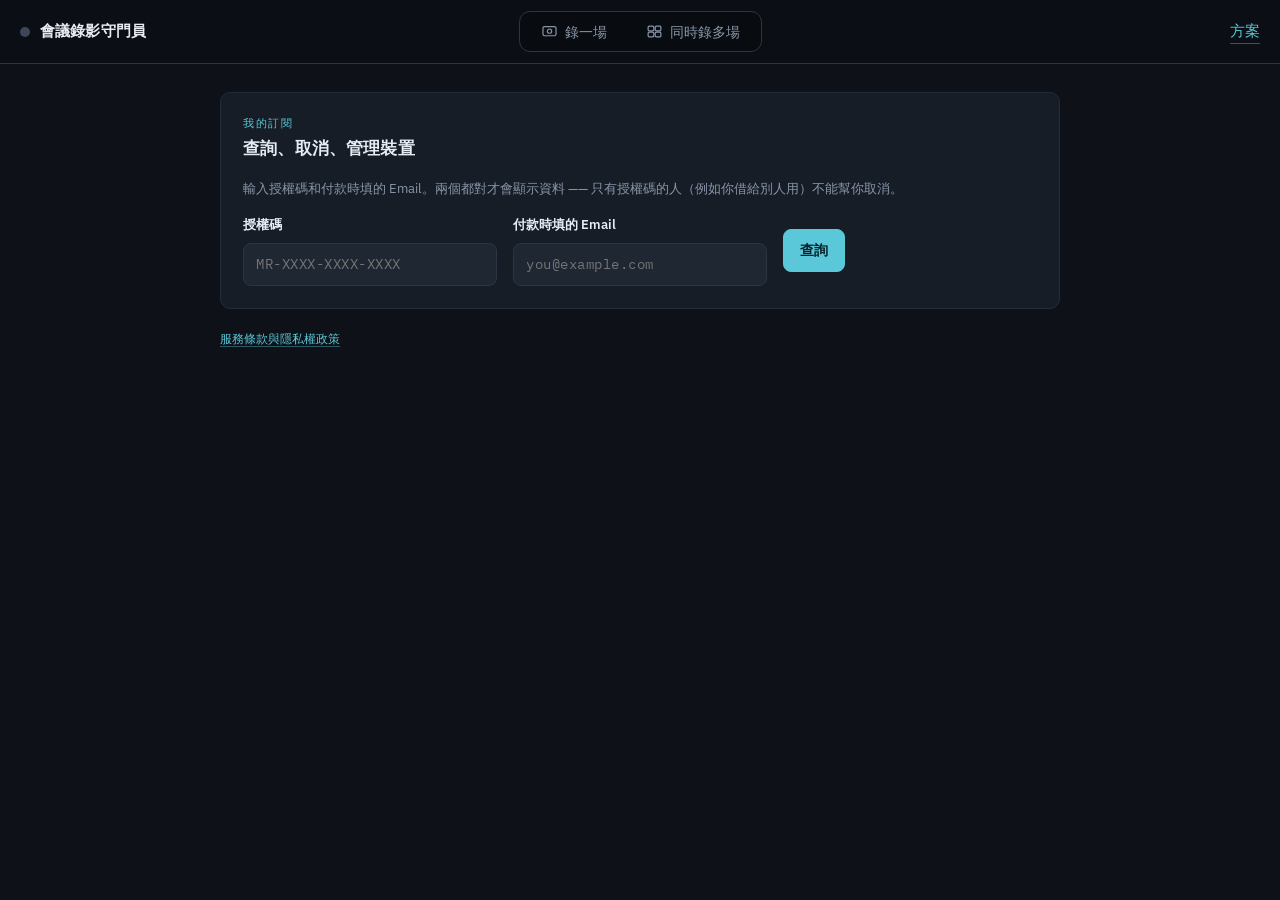
==== account.html @ 2ecd141e "付費流程全面盤點與修正 致命問題（會讓客人付了錢卻用不了，或讓人免費拿到 Pro）： - 開通不再只靠綠界打進來的通知。實測 Cloudflare 會以 error 1010 擋掉   UA 為 Ja" ====
<!doctype html>
<html lang="zh-Hant">
<head>
<meta charset="utf-8">
<meta name="viewport" content="width=device-width, initial-scale=1">
<title>我的訂閱 · 會議錄影守門員</title>
<link rel="preconnect" href="https://fonts.googleapis.com">
<link rel="preconnect" href="https://fonts.gstatic.com" crossorigin>
<link rel="stylesheet" href="https://fonts.googleapis.com/css2?family=IBM+Plex+Mono:wght@400;500;600&family=IBM+Plex+Sans:wght@400;500;600;700&display=swap">
<link rel="stylesheet" href="app.css">
</head>
<body>

<header class="topbar">
  <div class="rail">
    <div class="rail-id">
      <span class="rec-dot"></span>
      <span class="rail-name">會議錄影守門員</span>
    </div>
    <div class="modeswitch" role="group" aria-label="錄製模式">
      <a class="ms" href="./"><svg viewBox="0 0 24 24" aria-hidden="true"><rect x="2.8" y="5" width="18.4" height="13" rx="2.2"/><circle cx="12" cy="11.5" r="3"/></svg><span>錄一場</span></a>
      <a class="ms" href="./multi.html"><svg viewBox="0 0 24 24" aria-hidden="true"><rect x="3" y="4.5" width="8" height="6.6" rx="1.5"/><rect x="13" y="4.5" width="8" height="6.6" rx="1.5"/><rect x="3" y="12.9" width="8" height="6.6" rx="1.5"/><rect x="13" y="12.9" width="8" height="6.6" rx="1.5"/></svg><span>同時錄多場</span></a>
    </div>
    <div class="rail-right"><a class="link" href="./pricing.html">方案</a></div>
  </div>
</header>

<main>
  <section class="panel">
    <div class="panel-head">
      <span class="eyebrow">我的訂閱</span>
      <h2>查詢、取消、管理裝置</h2>
    </div>
    <p class="note">輸入授權碼和付款時填的 Email。兩個都對才會顯示資料 —— 只有授權碼的人（例如你借給別人用）不能幫你取消。</p>
    <form id="lookup" class="grid-2">
      <div class="field">
        <label for="key">授權碼</label>
        <input type="text" id="key" placeholder="MR-XXXX-XXXX-XXXX" maxlength="17" spellcheck="false" autocomplete="off" class="mono-in">
      </div>
      <div class="field">
        <label for="email">付款時填的 Email</label>
        <input type="email" id="email" placeholder="you@example.com" autocomplete="email" class="mono-in">
      </div>
      <div class="row"><button type="submit" class="btn accent" id="go">查詢</button><span class="note" id="msg"></span></div>
    </form>
  </section>

  <section class="panel" id="result" hidden>
    <div class="panel-head">
      <span class="eyebrow">狀態</span>
      <h2 id="rTitle"></h2>
    </div>
    <div class="acct-grid">
      <div><span>方案</span><b id="rPlan"></b></div>
      <div><span>狀態</span><b id="rStatus"></b></div>
      <div><span>可以使用到</span><b id="rUntil"></b></div>
      <div><span>下次扣款</span><b id="rNext"></b></div>
      <div><span>已成功扣款</span><b id="rTimes"></b></div>
    </div>
    <p class="note" id="rReason"></p>

    <h3 class="howto-h">付款紀錄</h3>
    <div class="tbl-wrap"><table class="acct-table"><thead><tr><th>時間</th><th>項目</th><th>金額</th><th>結果</th></tr></thead><tbody id="rPays"></tbody></table></div>

    <h3 class="howto-h">已啟用的裝置</h3>
    <p class="note" id="rDevNote"></p>
    <div class="tbl-wrap"><table class="acct-table"><thead><tr><th>裝置</th><th>最後使用</th><th>佔名額</th></tr></thead><tbody id="rDevs"></tbody></table></div>

    <div class="row">
      <button type="button" class="btn" id="resetDev">清空所有裝置</button>
      <button type="button" class="btn danger-ghost" id="cancel">取消訂閱</button>
    </div>
    <p class="note" id="actMsg"></p>
  </section>

  <footer class="foot">
    <p><a class="link" href="./terms.html">服務條款與隱私權政策</a></p>
  </footer>
</main>

<script type="module">
const $ = (id) => document.getElementById(id);
const fmt = (ms) => ms ? new Date(ms).toLocaleString('zh-TW', { hour12: false }) : '—';
const fmtD = (ms) => ms ? new Date(ms).toLocaleDateString('zh-TW') : '—';
const kindName = { first: '首期', 'first-sync': '首期（補查）', period: '每月續扣', 'period-sync': '每月續扣（補查）', cancel: '取消訂閱' };
let creds = null;

try { $('key').value = localStorage.getItem('meetingRecorder.licenseKey') || ''; } catch (e) {}

async function post(path, body) {
  const r = await fetch(path, { method: 'POST', headers: { 'content-type': 'application/json' }, body: JSON.stringify(body) });
  const j = await r.json().catch(() => ({}));
  if (!r.ok) throw new Error(j.error || ('發生錯誤（' + r.status + '）'));
  return j;
}

function statusPill(a) {
  if (a.plan === 'owner') return '<span class="pill ok">站主授權</span>';
  if (a.status === 'active' && a.usable) return '<span class="pill ok">付費中</span>';
  if (a.status === 'cancelled' && a.usable) return '<span class="pill warn">已取消，期滿停用</span>';
  if (a.status === 'pending') return '<span class="pill warn">付款確認中</span>';
  return '<span class="pill bad">已停用</span>';
}

function render(a) {
  $('result').hidden = false;
  $('rTitle').textContent = a.key + '（' + a.email + '）';
  $('rPlan').textContent = a.planName + (a.amount ? `｜NT$${a.amount}/月` : '');
  $('rStatus').innerHTML = statusPill(a);
  $('rUntil').textContent = a.plan === 'owner' ? '不會過期' : fmtD(a.expiresAt);
  $('rNext').textContent = a.nextCharge ? fmtD(a.nextCharge) + ` NT$${a.amount}` : (a.status === 'cancelled' ? '不會再扣款' : '—');
  $('rTimes').textContent = (a.successTimes || 0) + ' 期';
  $('rReason').textContent = a.usable ? '' : (a.reason || '');

  $('rPays').innerHTML = a.payments.length ? a.payments.map((p) =>
    `<tr><td>${fmt(p.at)}</td><td>${kindName[p.kind] || p.kind}</td><td>${p.amount ? 'NT$' + p.amount : '—'}</td>` +
    `<td>${p.ok ? '<span class="pill ok">成功</span>' : '<span class="pill bad">未成功</span>'}</td></tr>`).join('')
    : '<tr><td colspan="4">還沒有付款紀錄</td></tr>';

  const counted = a.devices.filter((d) => d.counted).length;
  $('rDevNote').textContent = `最近 30 天使用過的裝置才佔名額，目前 ${counted} / ${a.maxDevices} 台。`;
  $('rDevs').innerHTML = a.devices.length ? a.devices.map((d) =>
    `<tr><td class="mono">${d.id}</td><td>${fmt(d.lastSeen)}</td><td>${d.counted ? '是' : '否（超過 30 天）'}</td></tr>`).join('')
    : '<tr><td colspan="3">沒有已啟用的裝置</td></tr>';

  $('cancel').hidden = a.plan === 'owner' || a.status === 'cancelled' || !['active', 'pending'].includes(a.status);
}

$('lookup').addEventListener('submit', async (e) => {
  e.preventDefault();
  creds = { key: $('key').value.trim(), email: $('email').value.trim() };
  $('go').disabled = true; $('msg').textContent = '查詢中…'; $('actMsg').textContent = '';
  try { render(await post('/api/account', creds)); $('msg').textContent = ''; }
  catch (err) { $('msg').textContent = err.message; $('result').hidden = true; }
  $('go').disabled = false;
});

$('cancel').addEventListener('click', async () => {
  if (!creds) return;
  if (!confirm('確定要取消訂閱？\n\n系統會通知綠界停止之後的扣款。已經付款的這一期可以繼續用到期滿，不會按比例退款。')) return;
  $('cancel').disabled = true; $('actMsg').textContent = '正在通知綠界…';
  try {
    const r = await post('/api/account/cancel', creds);
    $('actMsg').textContent = r.usableUntil
      ? `已取消。綠界不會再扣款，Pro 功能可以用到 ${fmtD(r.usableUntil)}。`
      : '已取消。';
    render(await post('/api/account', creds));
  } catch (err) { $('actMsg').textContent = err.message; }
  $('cancel').disabled = false;
});

$('resetDev').addEventListener('click', async () => {
  if (!creds) return;
  if (!confirm('清空所有已啟用的裝置？之後每台電腦重新打開工具時會自動重新啟用。')) return;
  try {
    const r = await post('/api/account/reset-devices', creds);
    $('actMsg').textContent = `已清空 ${r.removed} 台裝置。`;
    try { localStorage.removeItem('meetingRecorder.entitlement'); } catch (e) {}
    render(await post('/api/account', creds));
  } catch (err) { $('actMsg').textContent = err.message; }
});
</script>
</body>
</html>
---- app.css ----
/* 會議錄影守門員
 *
 * 刻意單一深色主題：這是一台跟會議並排開著的儀表，亮底頁面在旁邊很刺眼，
 * 而音量表與「錄製中」的紅點也只有在深底上才讀得準。所有顏色都明寫，
 * 不依賴外層的底色。
 */

:root{
  /* 中性色帶藍偏，不是純灰 */
  --ground:#0E1117;
  --panel:#171D27;
  --raise:#1F2733;
  --line:#2B3543;
  --line-soft:#232C38;

  --ink:#E7ECF3;
  --ink-mid:#AFBACA;
  --ink-dim:#8895A8;

  --accent:#5AC8D8;      /* 儀器讀數的青 */
  --accent-ink:#06222A;
  --ok:#3DD68C;
  --warn:#E8A33D;
  --fail:#E5484D;
  --rec:#FF4747;

  --r:10px;
  color-scheme:dark;
}

*{box-sizing:border-box}
[hidden]{display:none !important}

body{
  margin:0;
  background:var(--ground);
  color:var(--ink);
  font-family:"IBM Plex Sans","Microsoft JhengHei UI","Microsoft JhengHei","Segoe UI",system-ui,sans-serif;
  font-size:15px;
  line-height:1.65;
  -webkit-font-smoothing:antialiased;
}
.mono,.log{font-family:"IBM Plex Mono",Consolas,"Courier New",monospace}

main{
  max-width:880px;
  margin:0 auto;
  padding-inline:20px;
  padding-block:28px 72px;
  display:flex;
  flex-direction:column;
  gap:20px;
}

/* ───────── 頂欄 ───────── */
/* 頂欄和警示列必須一起吸頂：錄製中計時器出現會讓頂欄變高，
   各自寫死 top 值會互相疊到。 */
.topbar{position:sticky; top:0; z-index:30}
.rail{
  display:flex; align-items:center; gap:18px;
  padding:11px 20px;
  background:#0B0E14;
  border-bottom:1px solid var(--line);
}
.rail-id{display:flex; align-items:center; gap:10px; flex:1; min-width:0}
.rail-name{font-weight:600; font-size:15px; letter-spacing:.01em; white-space:nowrap; overflow:hidden; text-overflow:ellipsis}
.rec-dot{width:10px; height:10px; border-radius:50%; background:#3D4757; flex:none}
.rec-dot.ok{background:var(--ok); box-shadow:0 0 0 3px rgba(61,214,140,.16)}
.rec-dot.warn{background:var(--warn); box-shadow:0 0 0 3px rgba(232,163,61,.16)}
.rec-dot.rec{background:var(--rec); box-shadow:0 0 0 3px rgba(255,71,71,.18); animation:blink 1.5s steps(1,end) infinite}
@keyframes blink{0%,60%{opacity:1}61%,100%{opacity:.25}}
@media (prefers-reduced-motion:reduce){.rec-dot.rec{animation:none}}
.rail-clock{
  font-family:"IBM Plex Mono",Consolas,monospace;
  font-size:24px; font-weight:500; font-variant-numeric:tabular-nums;
  letter-spacing:.02em; color:var(--ink);
}
.rail-state{font-size:12px; color:var(--ink-dim); letter-spacing:.03em; white-space:nowrap}

/* 步驟指示器：這是真的有順序的流程，不是裝飾 */
.stepper{
  display:flex; align-items:center; gap:0; list-style:none;
  margin:0; padding:11px 16px;
  font-size:11.5px; color:#5E6B7D;
  background:var(--panel); border:1px solid var(--line-soft); border-radius:var(--r);
}
.stepper li{display:flex; align-items:center; gap:7px; padding:0 2px}
.stepper li::before{
  content:attr(data-n);
  width:18px; height:18px; border-radius:50%; flex:none;
  display:grid; place-items:center;
  font-family:"IBM Plex Mono",Consolas,monospace; font-size:10px; font-weight:600;
  background:#232C38; color:#6C7A8C; border:1px solid #2F3A48;
}
.stepper li + li::after{content:none}
.stepper li:not(:last-child){margin-right:14px; position:relative}
.stepper li:not(:last-child)::after{
  content:''; position:absolute; right:-11px; width:8px; height:1px; background:#2F3A48;
}
.stepper li.done{color:var(--ink-dim)}
.stepper li.done::before{background:#1E3A2C; color:var(--ok); border-color:#27523C; content:'✓'}
.stepper li.now{color:var(--ink)}
.stepper li.now::before{background:var(--accent); color:var(--accent-ink); border-color:var(--accent)}
@media (max-width:620px){.stepper{display:none}}

/* ───────── 警示 ───────── */
.alert{
  display:flex; align-items:center; gap:14px;
  padding:13px 20px;
  background:#2E1215;
  border-bottom:1px solid var(--fail);
}
.alert.soft{background:#2C2210; border-bottom-color:var(--warn)}
.alert-mark{
  width:26px; height:26px; border-radius:50%; flex:none;
  display:grid; place-items:center; font-weight:700; font-size:14px;
  background:var(--fail); color:#fff;
}
.alert.soft .alert-mark{background:var(--warn); color:#1E1500}
.alert-body{flex:1; min-width:0}
.alert-title{font-weight:600; font-size:14px}
.alert-detail{font-size:12.5px; color:#DFC8C8; line-height:1.5}
.alert.soft .alert-detail{color:#E3D5B4}

/* ───────── 文案 ───────── */
.lede{
  margin:0;
  font-size:15.5px; line-height:1.75; color:var(--ink-mid);
  max-width:62ch;
}
.lede strong{color:var(--ink); font-weight:600}

/* ───────── 面板 ───────── */
.panel{
  background:var(--panel);
  border:1px solid var(--line-soft);
  border-radius:var(--r);
  padding:22px;
  display:flex; flex-direction:column; gap:16px;
}
.panel.flagged{border-color:var(--warn)}
.panel-head{display:flex; flex-direction:column; gap:2px}
.panel-head h2{margin:0; font-size:17px; font-weight:600; letter-spacing:.01em; text-wrap:balance}
.eyebrow{
  font-family:"IBM Plex Mono",Consolas,monospace;
  font-size:10.5px; font-weight:500; letter-spacing:.16em; text-transform:uppercase;
  color:var(--accent);
}
.eyebrow.spaced{margin-top:6px}
.note{margin:0; font-size:12.5px; line-height:1.6; color:var(--ink-dim)}
.val{font-size:13px; color:var(--ink-dim); word-break:break-all}

/* ───────── 表單 ───────── */
.field{display:flex; flex-direction:column; gap:7px}
.field>label,.field-label{font-size:13px; font-weight:600; color:var(--ink)}
.grid-2{display:grid; grid-template-columns:repeat(auto-fit,minmax(220px,1fr)); gap:16px}
.row{display:flex; align-items:center; gap:10px; flex-wrap:wrap}

select,input[type=number]{
  background:var(--raise); color:var(--ink);
  border:1px solid var(--line); border-radius:8px;
  padding:9px 11px; font:inherit; font-size:14px;
  max-width:100%;
}
select{min-width:min(260px,100%)}
input[type=number]{width:130px; font-variant-numeric:tabular-nums}
select:focus-visible,input:focus-visible,button:focus-visible{
  outline:2px solid var(--accent); outline-offset:2px;
}

label.check{
  display:flex; align-items:flex-start; gap:9px;
  font-size:13.5px; color:var(--ink-mid); cursor:pointer;
}
label.check input{margin:5px 0 0; flex:none; accent-color:var(--accent)}

/* ───────── 按鈕 ───────── */
.btn{
  background:var(--raise); color:var(--ink);
  border:1px solid var(--line); border-radius:8px;
  padding:9px 16px; font:inherit; font-size:14px; font-weight:500;
  cursor:pointer; transition:border-color .12s, background .12s;
}
.btn:hover{border-color:#3B4759}
.btn.accent{background:var(--accent); border-color:var(--accent); color:var(--accent-ink); font-weight:600}
.btn.accent:hover{background:#6FD5E3}
.btn.accent:disabled{background:#243039; border-color:#243039; color:#5E6C7C; cursor:not-allowed}
.btn.stop{background:var(--fail); border-color:var(--fail); color:#fff; font-weight:600}
.btn.amber{background:var(--warn); border-color:var(--warn); color:#1E1500; font-weight:600}
.btn.ghost{background:transparent; color:var(--ink-mid)}
.btn.lg{padding:12px 24px; font-size:15px}
.btn.sm{padding:5px 11px; font-size:12.5px}

/* ───────── 提示框 ───────── */
.callout{
  background:#12202B;
  border:1px solid #244254;
  border-radius:var(--r);
  padding:15px 17px;
  display:flex; flex-direction:column; gap:7px;
}
.callout h3{margin:0; font-size:13.5px; font-weight:600; color:var(--accent)}
.callout p{margin:0; font-size:13px; line-height:1.65; color:var(--ink-mid)}
.callout strong{color:var(--ink); font-weight:600}

/* ───────── 檢查清單 ───────── */
.checks{display:flex; flex-direction:column}
.ci{
  display:flex; gap:12px; align-items:flex-start;
  padding:11px 2px;
  border-top:1px solid var(--line-soft);
}
.ci:first-child{border-top:none}
.ci-mark{
  width:20px; height:20px; border-radius:50%; flex:none; margin-top:2px;
  display:grid; place-items:center; font-size:12px; font-weight:700;
  background:#39434F; color:var(--ink-dim);
}
.ci-pass .ci-mark{background:var(--ok); color:#042518}
.ci-warn .ci-mark{background:var(--warn); color:#1E1500}
.ci-fail .ci-mark{background:var(--fail); color:#fff}
.ci-body{min-width:0; display:flex; flex-direction:column; gap:2px}
.ci-name{font-size:13.5px; font-weight:600}
.ci-detail{font-size:12.5px; line-height:1.55; color:var(--ink-dim)}
.ci-fix{font-size:12.5px; line-height:1.55; color:#F0C67C}
.ci-body .btn{align-self:flex-start; margin-top:5px}

/* ───────── 倒數 ───────── */
.countdown{
  display:flex; align-items:center; gap:12px;
  background:#12241C; border:1px solid #27523C; border-radius:var(--r);
  padding:12px 16px; font-size:13.5px; color:var(--ink-mid);
}
.cd-num{
  font-family:"IBM Plex Mono",Consolas,monospace; font-size:22px; font-weight:600;
  color:var(--ok); font-variant-numeric:tabular-nums; min-width:20px; text-align:center;
}

/* ───────── 逃生出口：直接網址 ───────── */
#envEscape{display:flex; flex-direction:column; gap:10px}
.urlbox{
  display:block; font-family:"IBM Plex Mono",Consolas,monospace; font-size:12.5px;
  background:#0B0E14; border:1px solid var(--line); border-radius:8px;
  padding:10px 12px; color:var(--accent); word-break:break-all; user-select:all;
}

/* ───────── 儀表區 ───────── */
.bank{display:grid; grid-template-columns:repeat(auto-fit,minmax(200px,1fr)); gap:12px}
.slot{
  background:var(--raise);
  border:1px solid var(--line);
  border-radius:var(--r);
  padding:13px 14px;
  display:flex; flex-direction:column; gap:3px;
}
.slot.bad{border-color:var(--fail); background:#241318}
.slot.soft{border-color:var(--warn)}
.slot-label{
  font-size:11px; letter-spacing:.06em; color:var(--ink-dim);
  display:flex; align-items:center; gap:6px; flex-wrap:wrap;
}
.slot-tag{
  font-size:9.5px; letter-spacing:.04em; padding:1px 5px; border-radius:4px;
  background:#2A3542; color:var(--ink-dim);
}
.slot-big{font-size:23px; font-weight:600; font-variant-numeric:tabular-nums; line-height:1.25}
.slot-big i{font-style:normal; font-size:11px; font-weight:400; color:var(--ink-dim); letter-spacing:.04em}
.slot-sub{font-size:11.5px; color:var(--ink-dim)}

.meter{
  position:relative; height:9px; margin:6px 0 4px;
  background:#0B0E14; border-radius:5px; overflow:hidden;
}
.meter-fill{
  position:absolute; inset:0 auto 0 0; width:0%;
  background:linear-gradient(90deg,var(--ok),var(--ok) 62%,var(--warn) 84%,var(--fail));
  transition:width .07s linear;
}
.meter-fill.mic{background:linear-gradient(90deg,var(--accent),var(--accent) 62%,var(--warn) 84%,var(--fail))}
.meter-hold{
  position:absolute; top:0; bottom:0; width:2px; left:0;
  background:var(--ink); opacity:.8; transition:left .2s linear;
}
/* 最後 6 dB 是過載區，跟真的音量表一樣標出來 */
.meter-zone{position:absolute; top:0; bottom:0; right:0; width:10%; background:rgba(229,72,77,.18); pointer-events:none}
.scale{
  display:flex; justify-content:space-between;
  font-family:"IBM Plex Mono",Consolas,monospace; font-size:9px; color:#5E6B7D;
  letter-spacing:.02em; margin:-2px 0 2px;
}

.mixer{display:flex; gap:26px; flex-wrap:wrap; font-size:12.5px; color:var(--ink-dim)}
.mixer input[type=range]{vertical-align:middle; accent-color:var(--accent); max-width:150px}

/* ───────── 事件紀錄 ───────── */
.log{
  background:#0B0E14; border:1px solid var(--line-soft); border-radius:8px;
  padding:10px 12px; height:200px; overflow-y:auto;
  font-size:11.5px; line-height:1.75;
}
.log div{white-space:pre-wrap; word-break:break-word}
.l-info{color:var(--ink-dim)}
.l-ok{color:var(--ok)}
.l-warn{color:var(--warn)}
.l-fail{color:#FF8A8A}

/* ───────── 列表 ───────── */
.rows{display:flex; flex-direction:column; gap:8px}
.rows>div{
  display:flex; align-items:center; gap:12px; flex-wrap:wrap;
  background:var(--raise); border:1px solid var(--line);
  border-radius:8px; padding:10px 13px; font-size:12.5px;
}
.rows .fn{flex:1; min-width:180px; font-family:"IBM Plex Mono",Consolas,monospace; word-break:break-all}
.rows .meta{color:var(--ink-dim)}

/* ───────── 判定 ───────── */
.verdict{
  border-left:3px solid var(--line);
  padding:12px 15px; border-radius:0 8px 8px 0;
  background:var(--raise); font-size:14.5px; line-height:1.6;
}
.verdict.ok{border-left-color:var(--ok)}
.verdict.warn{border-left-color:var(--warn)}
.verdict.bad{border-left-color:var(--fail)}

/* ───────── 畫面預覽 ───────── */
.screen{margin:0; display:flex; flex-direction:column; gap:7px}
.screen video{
  width:100%; max-width:100%; max-height:380px;
  background:#000; border-radius:8px; border:1px solid var(--line);
}
.screen figcaption{font-size:12px; color:var(--ink-dim)}

/* ───────── 頁尾 ───────── */
.foot{display:flex; flex-direction:column; gap:4px; color:var(--ink-dim); font-size:12px}
.foot p{margin:0}

@media (max-width:480px){
  .rail{gap:12px; padding:10px 16px}
  .rail-clock{font-size:20px}
  main{padding-inline:16px}
  .panel{padding:18px 16px}
}

/* ═════════ 多場同時錄（multi.html） ═════════ */

.beta{
  font-family:"IBM Plex Mono",Consolas,monospace; font-size:9.5px; letter-spacing:.1em;
  text-transform:uppercase; padding:2px 6px; border-radius:4px;
  background:#2A3542; color:var(--accent); border:1px solid #33414F; flex:none;
}
.link{color:var(--accent); text-decoration:none; border-bottom:1px solid rgba(90,200,216,.4)}
.link:hover{border-bottom-color:var(--accent)}
.callout.warnish{background:#241D10; border-color:#4A3A17}
.callout.warnish h3{color:var(--warn)}
.bad-text{color:var(--fail)}

.budget{
  background:#0B0E14; border:1px solid var(--line-soft); border-radius:8px;
  padding:11px 14px; font-size:12.5px; line-height:1.8; color:var(--ink-dim);
}
.budget strong{color:var(--ink)}

/* 場次卡 */
.slots{display:flex; flex-direction:column; gap:12px}
.slot-card{
  background:var(--raise); border:1px solid var(--line); border-radius:var(--r);
  padding:14px; display:flex; flex-direction:column; gap:11px;
}
.slot-card[data-state="ready"]{border-color:#27523C}
.slot-card[data-state="recording"]{border-color:var(--accent)}
.slot-card[data-trouble="fatal"]{border-color:var(--fail); background:#241318}
.slot-card[data-trouble="warn"]{border-color:var(--warn)}

.sc-head{display:flex; align-items:center; gap:10px; flex-wrap:wrap}
.sc-name{
  flex:1; min-width:180px;
  background:var(--panel); color:var(--ink); border:1px solid var(--line);
  border-radius:8px; padding:8px 11px; font:inherit; font-size:14px; font-weight:600;
}
.sc-name:disabled{opacity:.7}
.sc-state{font-size:11.5px; color:var(--ink-dim); white-space:nowrap}
.slot-card[data-state="ready"] .sc-state{color:var(--ok)}
.slot-card[data-state="recording"] .sc-state{color:var(--accent)}

.sc-checks .ci{padding:8px 0}
.sc-gauges{display:grid; grid-template-columns:repeat(auto-fit,minmax(150px,1fr)); gap:10px}
.sc-g{background:var(--panel); border:1px solid var(--line-soft); border-radius:8px; padding:10px 12px;
  display:flex; flex-direction:column; gap:2px}
.sc-gl{font-size:10.5px; letter-spacing:.06em; color:var(--ink-dim)}
.sc-gv{font-size:19px; font-weight:600; font-variant-numeric:tabular-nums}
.sc-gv i{font-style:normal; font-size:10px; font-weight:400; color:var(--ink-dim)}

/* 完成頁 */
.result{margin:0 0 20px; display:flex; flex-direction:column; gap:10px}
.stress{
  background:#0B0E14; border:1px solid var(--line); border-radius:var(--r);
  padding:16px 18px; display:flex; flex-direction:column; gap:6px; margin-top:8px;
}
.stress h3{margin:0 0 6px; font-size:14px; color:var(--accent); font-weight:600}
.st-line{display:flex; align-items:baseline; gap:10px; font-size:12.5px; color:var(--ink-dim); flex-wrap:wrap}
.st-line b{color:var(--ink); font-family:"IBM Plex Mono",Consolas,monospace; font-weight:500; font-variant-numeric:tabular-nums}
.st-note{font-size:11px; color:#5E6B7D}
.st-block{border-top:1px solid var(--line-soft); padding-top:10px; margin-top:6px;
  display:flex; flex-direction:column; gap:5px}
.st-name{font-size:13px; font-weight:600; color:var(--ink)}

/* 教學 */
.howto-h{margin:10px 0 0; font-size:13px; font-weight:600; color:var(--accent)}
ol.howto{margin:0; padding-left:22px; display:flex; flex-direction:column; gap:9px;
  font-size:13.5px; line-height:1.7; color:var(--ink-mid)}
ol.howto b{color:var(--ink); font-weight:600}
ol.howto ul{margin:6px 0 0; padding-left:18px; display:flex; flex-direction:column; gap:4px;
  font-size:13px; color:var(--ink-dim)}
ol.howto li::marker{color:var(--accent); font-family:"IBM Plex Mono",monospace; font-weight:500}
.pitfalls{display:flex; flex-direction:column; gap:1px; background:var(--line-soft);
  border:1px solid var(--line-soft); border-radius:8px; overflow:hidden}
.pitfalls>div{background:var(--raise); padding:11px 14px; display:flex; flex-direction:column; gap:3px}
.pitfalls b{font-size:13px; color:var(--warn); font-weight:600}
.pitfalls span{font-size:12.5px; line-height:1.6; color:var(--ink-dim)}

/* 方案 / 付費 */
.plans{display:grid; grid-template-columns:repeat(auto-fit,minmax(280px,1fr)); gap:16px}
.plan{background:var(--panel); border:1px solid var(--line-soft); border-radius:var(--r);
  padding:22px; display:flex; flex-direction:column; gap:14px}
.plan.hot{border-color:var(--accent)}
.price{font-size:34px; font-weight:700; font-variant-numeric:tabular-nums; line-height:1}
.price span{font-size:14px; font-weight:400; color:var(--ink-dim)}
ul.feat{margin:0; padding-left:18px; display:flex; flex-direction:column; gap:7px;
  font-size:13.5px; line-height:1.6; color:var(--ink-mid)}
ul.feat b{color:var(--ink)}
ul.feat li::marker{color:var(--accent)}
.buy{display:flex; flex-direction:column; gap:8px; margin-top:auto}
.buy label{font-size:12px; color:var(--ink-dim); line-height:1.5}
.buy input{background:var(--raise); color:var(--ink); border:1px solid var(--line);
  border-radius:8px; padding:10px 12px; font:inherit; font-size:14px}
.qa{display:flex; flex-direction:column; gap:1px; background:var(--line-soft);
  border:1px solid var(--line-soft); border-radius:8px; overflow:hidden}
.qa>div{background:var(--raise); padding:12px 14px; display:flex; flex-direction:column; gap:4px}
.qa b{font-size:13px; color:var(--ink)}
.qa span{font-size:12.5px; line-height:1.6; color:var(--ink-dim)}

.license-box input{background:var(--raise); color:var(--ink); border:1px solid var(--line);
  border-radius:8px; padding:9px 12px; font:inherit; font-size:14px;
  font-family:"IBM Plex Mono",Consolas,monospace; letter-spacing:1px; min-width:210px}
.license-box .btn[href]{text-decoration:none; display:inline-block}
label.check.locked{opacity:.55}
.pro-tag{font-family:"IBM Plex Mono",Consolas,monospace; font-size:9.5px; letter-spacing:.1em;
  text-transform:uppercase; padding:2px 6px; border-radius:4px; background:var(--accent);
  color:var(--accent-ink); text-decoration:none; flex:none; align-self:center; font-weight:600}
.plan-note{padding:10px 12px; background:#12202B; border:1px solid #244254; border-radius:8px}

/* ═════════ 圖示步驟 ═════════ */
.sprite{position:absolute;width:0;height:0;overflow:hidden}
.ic{width:20px;height:20px;flex:none;stroke:var(--accent);fill:none;
  stroke-width:1.6;stroke-linecap:round;stroke-linejoin:round;color:var(--accent);margin-top:1px}

.steps{display:grid;gap:1px;background:var(--line-soft);
  border:1px solid var(--line-soft);border-radius:var(--r);overflow:hidden}
.steps.prep{grid-template-columns:repeat(auto-fit,minmax(260px,1fr))}
.step{background:var(--raise);padding:13px 15px;display:flex;gap:12px;align-items:flex-start}
.step>div{display:flex;flex-direction:column;gap:3px;min-width:0;flex:1}
.step b{font-size:13.5px;color:var(--ink);font-weight:600}
.step span{font-size:12.5px;line-height:1.65;color:var(--ink-dim)}
.step span b{font-size:inherit;color:var(--ink)}
.steps.numbered .step{padding-left:13px}
.step .n{flex:none;width:22px;height:22px;border-radius:50%;display:grid;place-items:center;
  font-family:"IBM Plex Mono",Consolas,monospace;font-size:11px;font-weight:600;
  background:var(--accent);color:var(--accent-ink);margin-top:1px}
.step.wide{grid-column:1/-1}

/* Chrome 分享視窗示意圖 */
.illus{margin:12px 0 2px;display:flex;flex-direction:column;gap:9px}
.illus svg{width:100%;max-width:100%;height:auto;display:block;
  background:#0B0E14;border:1px solid var(--line);border-radius:10px}
.illus figcaption{display:flex;flex-direction:column;gap:5px;font-size:12.5px;color:var(--ink-dim)}
.illus figcaption b{color:var(--ink)}
.pin-n{display:inline-grid;place-items:center;width:17px;height:17px;border-radius:50%;
  background:var(--warn);color:#1E1500;font-size:10.5px;font-weight:700;margin-right:6px;
  font-family:"IBM Plex Mono",Consolas,monospace;vertical-align:-3px}

.illus .dlg{fill:var(--panel);stroke:var(--line)}
.illus .tab{fill:var(--raise);stroke:var(--line)}
.illus .tab.on{fill:#12303A;stroke:var(--accent);stroke-width:1.6}
.illus .row{fill:var(--raise);stroke:none}
.illus .row.on{fill:#12303A;stroke:var(--accent)}
.illus .fav{fill:var(--accent)}
.illus .chk{fill:var(--raise);stroke:none}
.illus .chk.on{fill:#2A2110;stroke:var(--warn)}
.illus .box{fill:none;stroke:var(--ink-dim)}
.illus .box.on{fill:var(--warn);stroke:var(--warn)}
.illus .tick{fill:none;stroke:#1E1500;stroke-width:2;stroke-linecap:round;stroke-linejoin:round}
.illus .pin{fill:var(--warn)}
.illus .btn-ghost{fill:var(--raise);stroke:var(--line)}
.illus .btn-go{fill:var(--accent);stroke:none}
.illus text{font-family:"IBM Plex Sans","Microsoft JhengHei UI",sans-serif}
.illus .t-title{fill:var(--ink);font-size:14px;font-weight:600}
.illus .t-dim{fill:var(--ink-dim);font-size:11px}
.illus .t-tab{fill:var(--ink-dim);font-size:12px}
.illus .t-tab.on{fill:var(--accent);font-weight:600}
.illus .t-row{fill:var(--ink-dim);font-size:12px}
.illus .t-row.on{fill:var(--ink)}
.illus .t-chk{fill:var(--ink-dim);font-size:12px}
.illus .t-chk.on{fill:var(--ink);font-weight:600}
.illus .t-pin{fill:#1E1500;font-size:11px;font-weight:700;font-family:"IBM Plex Mono",monospace}
.illus .t-btn{fill:var(--ink-dim);font-size:12px}
.illus .t-go{fill:var(--accent-ink);font-size:12px;font-weight:600}
.illus .screen-thumb{fill:#16323C;stroke:var(--accent);stroke-width:1}
.illus .screen-thumb.dim{fill:#1A212B;stroke:var(--line)}
.callout .illus{margin-top:6px}


/* ═════════ 模式切換（頂欄分段控制項） ═════════
 * 放在頂欄固定位置、每一頁都在同一格。做成一條軌道＋一顆選取塊，
 * 不用文字說明就看得出「這是兩選一的開關」。 */
.modeswitch{
  display:flex; gap:3px; padding:3px; flex:none;
  background:#080B10;
  border:1px solid var(--line);
  border-radius:11px;
}
.ms{
  display:flex; align-items:center; gap:7px;
  padding:7px 14px; border-radius:8px;
  font-size:13px; font-weight:500; line-height:1;
  color:var(--ink-dim); text-decoration:none; white-space:nowrap;
  transition:background .14s, color .14s;
}
.ms svg{width:16px; height:16px; flex:none; fill:none; stroke:currentColor;
  stroke-width:1.7; stroke-linecap:round; stroke-linejoin:round}
.ms:hover{color:var(--ink); background:#141A23}
.ms.on{
  background:var(--accent); color:var(--accent-ink); font-weight:600;
  box-shadow:0 1px 2px rgba(0,0,0,.45);
  cursor:default; pointer-events:none;
}
.ms:focus-visible{outline:2px solid var(--accent); outline-offset:2px}

/* 窄螢幕：分段控制項獨佔一整列、兩段等寬（iOS 的做法），字不拿掉 */
@media (max-width:760px){
  .rail{flex-wrap:wrap; row-gap:10px}
  .modeswitch{order:3; flex:1 1 100%}
  .ms{flex:1; justify-content:center}
}

/* 頂欄改三欄：品牌靠左、模式切換置中、狀態靠右（蘋果工具列的做法：主控制放正中間） */
.rail{display:grid; grid-template-columns:1fr auto 1fr; align-items:center; gap:18px}
.rail-id{justify-self:start}
.modeswitch{justify-self:center}
.rail-right{justify-self:end; display:flex; align-items:center; gap:14px; min-width:0}
.ms{padding:8px 18px; font-size:14px}
.ms svg{width:17px; height:17px}

@media (max-width:760px){
  .rail{grid-template-columns:1fr auto; row-gap:10px}
  .modeswitch{grid-column:1 / -1; grid-row:2; justify-self:stretch}
  .rail-right{grid-column:2; grid-row:1}
}
/* 四張卡固定 2×2，避免 3+1 讓最後一張孤零零一排 */
.steps.prep{grid-template-columns:repeat(2,1fr)}
@media (max-width:620px){.steps.prep{grid-template-columns:1fr}}

/* 付款前的授權碼交接 */
.handoff{display:flex;flex-direction:column;gap:10px;margin-top:auto;
  background:#12303A;border:1px solid var(--accent);border-radius:var(--r);padding:16px}
.handoff b{color:var(--ink);font-size:14px}
.k{font-family:"IBM Plex Mono",Consolas,monospace;font-size:20px;letter-spacing:2px;margin:0;
  background:#0B0E14;border:1px solid var(--line);border-radius:8px;padding:12px;text-align:center;user-select:all}
label.check.consent{font-size:12.5px;line-height:1.65;color:var(--ink-dim)}
label.check.consent b{color:var(--ink)}

/* 我的訂閱 */
.acct-grid{display:grid;grid-template-columns:repeat(auto-fit,minmax(170px,1fr));gap:1px;
  background:var(--line-soft);border:1px solid var(--line-soft);border-radius:var(--r);overflow:hidden}
.acct-grid>div{background:var(--raise);padding:12px 14px;display:flex;flex-direction:column;gap:3px}
.acct-grid span{font-size:11.5px;color:var(--ink-dim)}
.acct-grid b{font-size:15px;color:var(--ink);font-variant-numeric:tabular-nums}
.pill{display:inline-block;font-size:11px;font-weight:600;padding:2px 8px;border-radius:999px}
.pill.ok{background:#1E3A2C;color:var(--ok)}
.pill.warn{background:#3A2F10;color:var(--warn)}
.pill.bad{background:#3A1414;color:#FF8A8A}
.acct-table{width:100%;border-collapse:collapse;font-size:12.5px}
.acct-table td,.acct-table th{padding:8px 10px;border-top:1px solid var(--line-soft);text-align:left}
.acct-table th{color:var(--ink-dim);font-weight:500}
.acct-table td{font-variant-numeric:tabular-nums;color:var(--ink-mid)}
.tbl-wrap{overflow-x:auto}
.btn.danger-ghost{background:transparent;border-color:#5A2A2D;color:#FF8A8A}
.btn.danger-ghost:hover{border-color:var(--fail)}
.field input[type=text],.field input[type=email]{
  background:var(--raise);color:var(--ink);border:1px solid var(--line);border-radius:8px;
  padding:9px 12px;font:inherit;font-size:14px;width:100%;max-width:100%}
.mono-in{font-family:"IBM Plex Mono",Consolas,monospace !important;letter-spacing:.5px}
.field input:focus-visible{outline:2px solid var(--accent);outline-offset:1px}
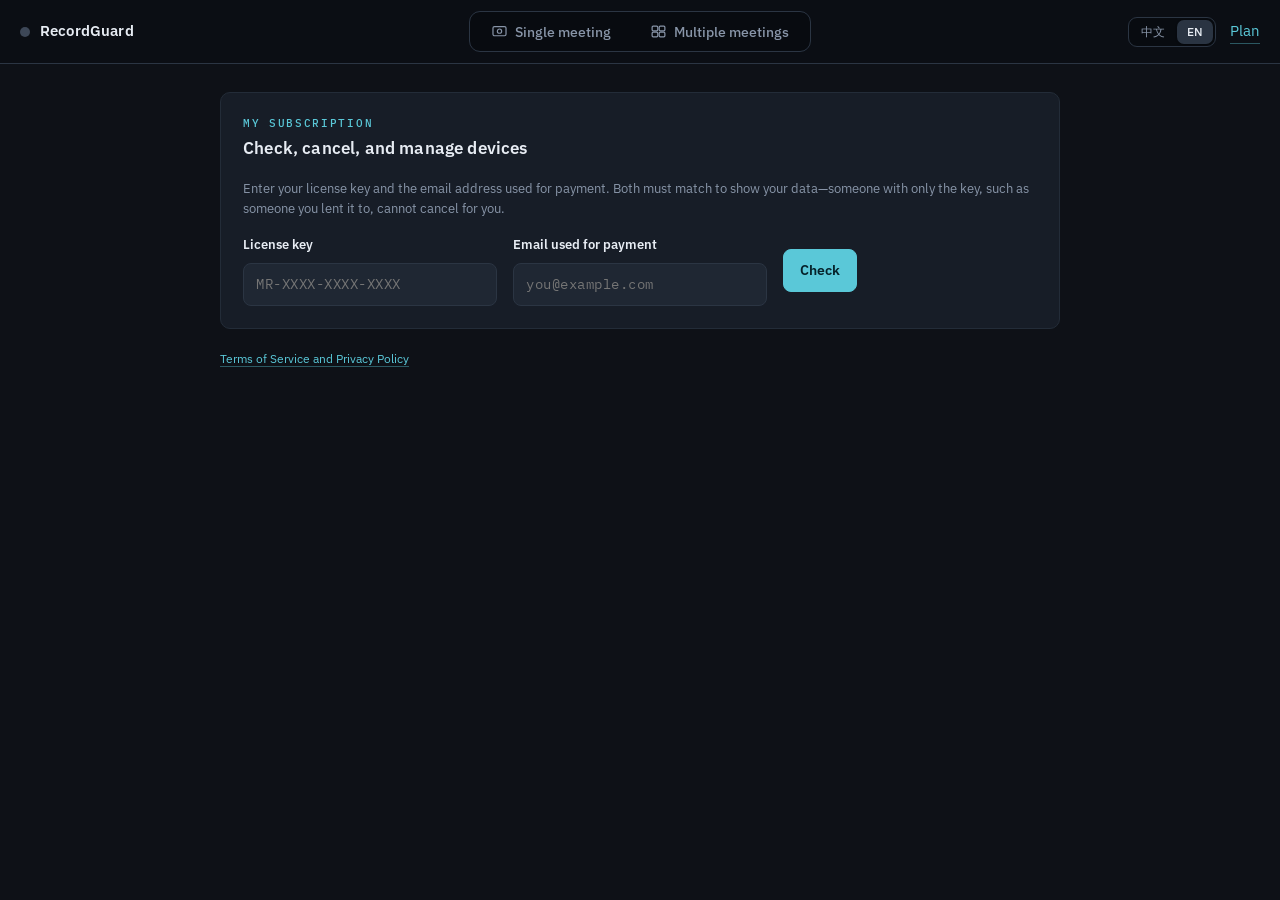
==== commit b4119bbc: "全站加入中文／英文切換 - js/i18n.js：顯示層翻譯（MutationObserver），頂欄「中文｜EN」可隨時切換，錄影中切換不中斷 - js/i18n-en.js：由 tools/bui" ====
--- a/account.html
+++ b/account.html
@@ -3,6 +3,8 @@
 <head>
 <meta charset="utf-8">
 <meta name="viewport" content="width=device-width, initial-scale=1">
+<script>try{var l=localStorage.getItem('meetingRecorder.lang');if(l==='en'||(!l&&!/^zh/i.test(navigator.language||'')))document.documentElement.classList.add('i18n-pending')}catch(e){}</script>
+<style>html.i18n-pending body{visibility:hidden}</style>
 <title>我的訂閱 · 會議錄影守門員</title>
 <link rel="preconnect" href="https://fonts.googleapis.com">
 <link rel="preconnect" href="https://fonts.gstatic.com" crossorigin>
@@ -79,9 +81,10 @@
 </main>
 
 <script type="module">
+import { t, fmtWhen } from './js/i18n.js';
 const $ = (id) => document.getElementById(id);
-const fmt = (ms) => ms ? new Date(ms).toLocaleString('zh-TW', { hour12: false }) : '—';
-const fmtD = (ms) => ms ? new Date(ms).toLocaleDateString('zh-TW') : '—';
+const fmt = (ms) => fmtWhen(ms);
+const fmtD = (ms) => fmtWhen(ms, false);
 const kindName = { first: '首期', 'first-sync': '首期（補查）', period: '每月續扣', 'period-sync': '每月續扣（補查）', cancel: '取消訂閱' };
 let creds = null;
 
@@ -137,7 +140,7 @@
 
 $('cancel').addEventListener('click', async () => {
   if (!creds) return;
-  if (!confirm('確定要取消訂閱？\n\n系統會通知綠界停止之後的扣款。已經付款的這一期可以繼續用到期滿，不會按比例退款。')) return;
+  if (!confirm(t('確定要取消訂閱？') + '\n\n' + t('系統會通知綠界停止之後的扣款。已經付款的這一期可以繼續用到期滿，不會按比例退款。'))) return;
   $('cancel').disabled = true; $('actMsg').textContent = '正在通知綠界…';
   try {
     const r = await post('/api/account/cancel', creds);
@@ -151,7 +154,7 @@
 
 $('resetDev').addEventListener('click', async () => {
   if (!creds) return;
-  if (!confirm('清空所有已啟用的裝置？之後每台電腦重新打開工具時會自動重新啟用。')) return;
+  if (!confirm(t('清空所有已啟用的裝置？之後每台電腦重新打開工具時會自動重新啟用。'))) return;
   try {
     const r = await post('/api/account/reset-devices', creds);
     $('actMsg').textContent = `已清空 ${r.removed} 台裝置。`;
--- a/app.css
+++ b/app.css
@@ -552,11 +552,16 @@
 .ms{padding:8px 18px; font-size:14px}
 .ms svg{width:17px; height:17px}
 
-@media (max-width:760px){
+/* 中等寬度以下，切換器換到第二列，右側按鈕才不會被擠成兩行 */
+@media (max-width:980px){
   .rail{grid-template-columns:1fr auto; row-gap:10px}
   .modeswitch{grid-column:1 / -1; grid-row:2; justify-self:stretch}
   .rail-right{grid-column:2; grid-row:1}
-}
+  .ms{flex:1; justify-content:center}
+}
+.rail-right .btn{white-space:nowrap}
+/* 有全部停止鍵時，狀態字跟它重複，窄的時候先收起來 */
+@media (max-width:1180px){ .rail-right .btn:not([hidden]) ~ .rail-state{display:none} }
 /* 四張卡固定 2×2，避免 3+1 讓最後一張孤零零一排 */
 .steps.prep{grid-template-columns:repeat(2,1fr)}
 @media (max-width:620px){.steps.prep{grid-template-columns:1fr}}
@@ -592,3 +597,18 @@
   padding:9px 12px;font:inherit;font-size:14px;width:100%;max-width:100%}
 .mono-in{font-family:"IBM Plex Mono",Consolas,monospace !important;letter-spacing:.5px}
 .field input:focus-visible{outline:2px solid var(--accent);outline-offset:1px}
+
+/* 每一格各自開始／停止 */
+.sc-actions{gap:10px}
+.sc-timer{font-size:18px;font-weight:600;font-variant-numeric:tabular-nums;color:var(--rec);
+  margin-left:auto;display:flex;align-items:center;gap:7px}
+.sc-timer::before{content:'';width:8px;height:8px;border-radius:50%;background:var(--rec);
+  animation:blink 1.5s steps(1,end) infinite}
+@media (prefers-reduced-motion:reduce){.sc-timer::before{animation:none}}
+.slot-card[data-state="finishing"] .sc-timer{color:var(--warn)}
+.slot-card[data-state="finishing"] .sc-timer::before{background:var(--warn);animation:none}
+.slot-card[data-state="done"]{border-color:#27523C;background:var(--panel)}
+.sc-result{display:flex;flex-direction:column;gap:10px}
+.sc-stress{font-size:11.5px;color:var(--ink-dim);background:#0B0E14;border:1px solid var(--line-soft);
+  border-radius:8px;padding:8px 11px;overflow-x:auto;white-space:nowrap}
+.sc-fileline{font-size:12px;color:var(--ink-mid);padding:2px 0;word-break:break-all}
